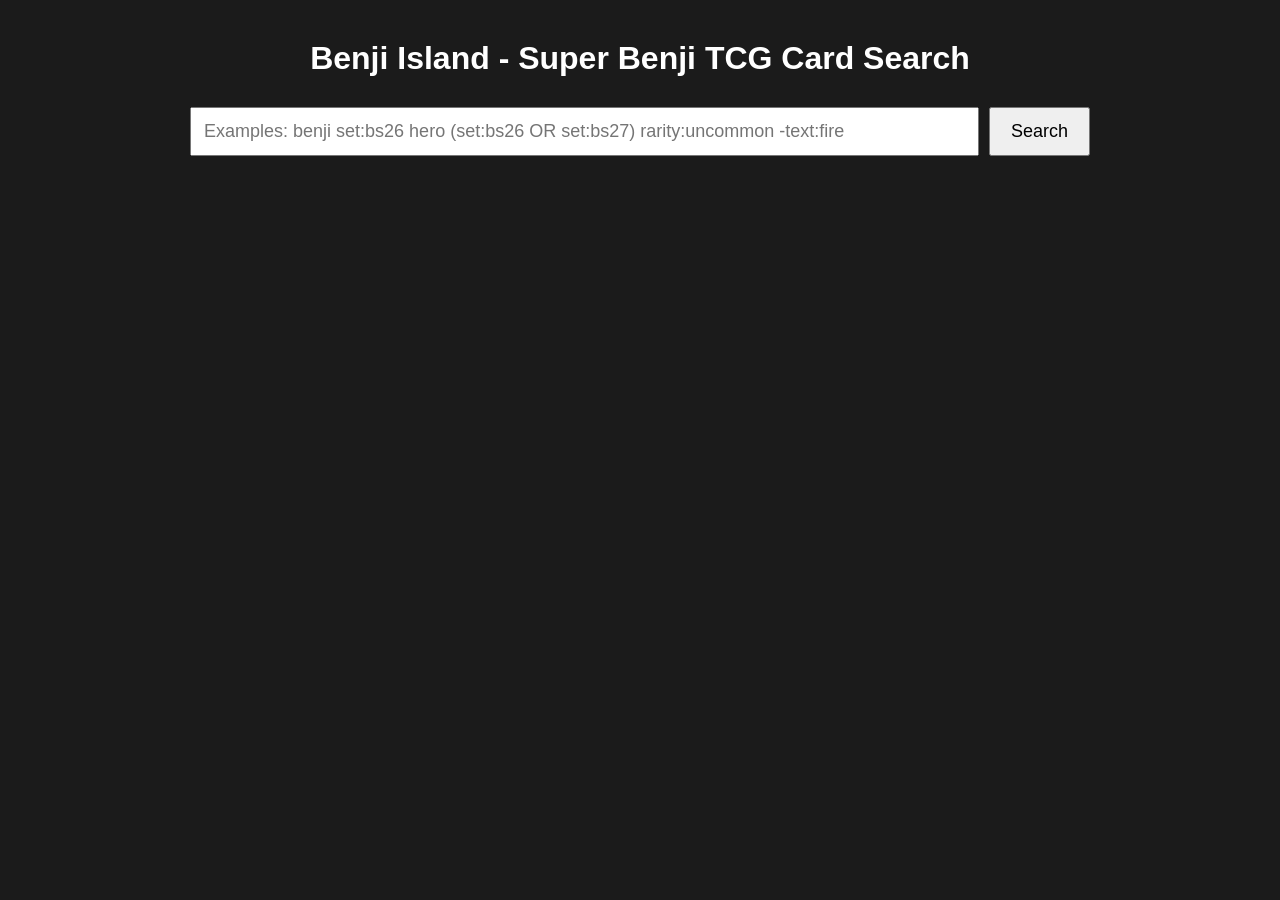
==== index.html @ ef6acd53 "Initial Commit" ====
<!DOCTYPE html>
<html lang="en">
<head>
<meta charset="UTF-8">
<meta name="viewport" content="width=device-width, initial-scale=1.0">

<title>Super Benji TCG Card Search</title>

<style>

body{
    margin:40px;
    background:#1b1b1b;
    color:white;
    font-family:Arial,Helvetica,sans-serif;
}

h1{
    text-align:center;
}

#searchArea{
    display:flex;
    gap:10px;
    margin:30px auto;
    max-width:900px;
}

#search{
    flex:1;
    padding:12px;
    font-size:18px;
}

button{
    padding:12px 20px;
    font-size:18px;
    cursor:pointer;
}

#results{
    margin-top:30px;

    display:grid;
    grid-template-columns:repeat(auto-fill,minmax(260px,1fr));
    gap:20px;
}

.card{

    background:#2a2a2a;

    border-radius:10px;

    padding:10px;

    display:flex;
    flex-direction:column;
}

.card img{

    width:100%;

    border-radius:8px;

    margin-bottom:10px;

}

.card h2{

    margin:0;

    font-size:20px;

}

.meta{

    color:#aaa;

    margin:5px 0 10px;

}

.rules{

    white-space:pre-wrap;

}

</style>

</head>

<body>

<h1>Benji Island - Super Benji TCG Card Search</h1>

<div id="searchArea">

<input
id="search"
placeholder='Examples: benji set:bs26 hero (set:bs26 OR set:bs27) rarity:uncommon -text:fire'>

<button id="go">
Search
</button>

</div>

<div id="results"></div>

<script src="search.js"></script>

</body>
</html>
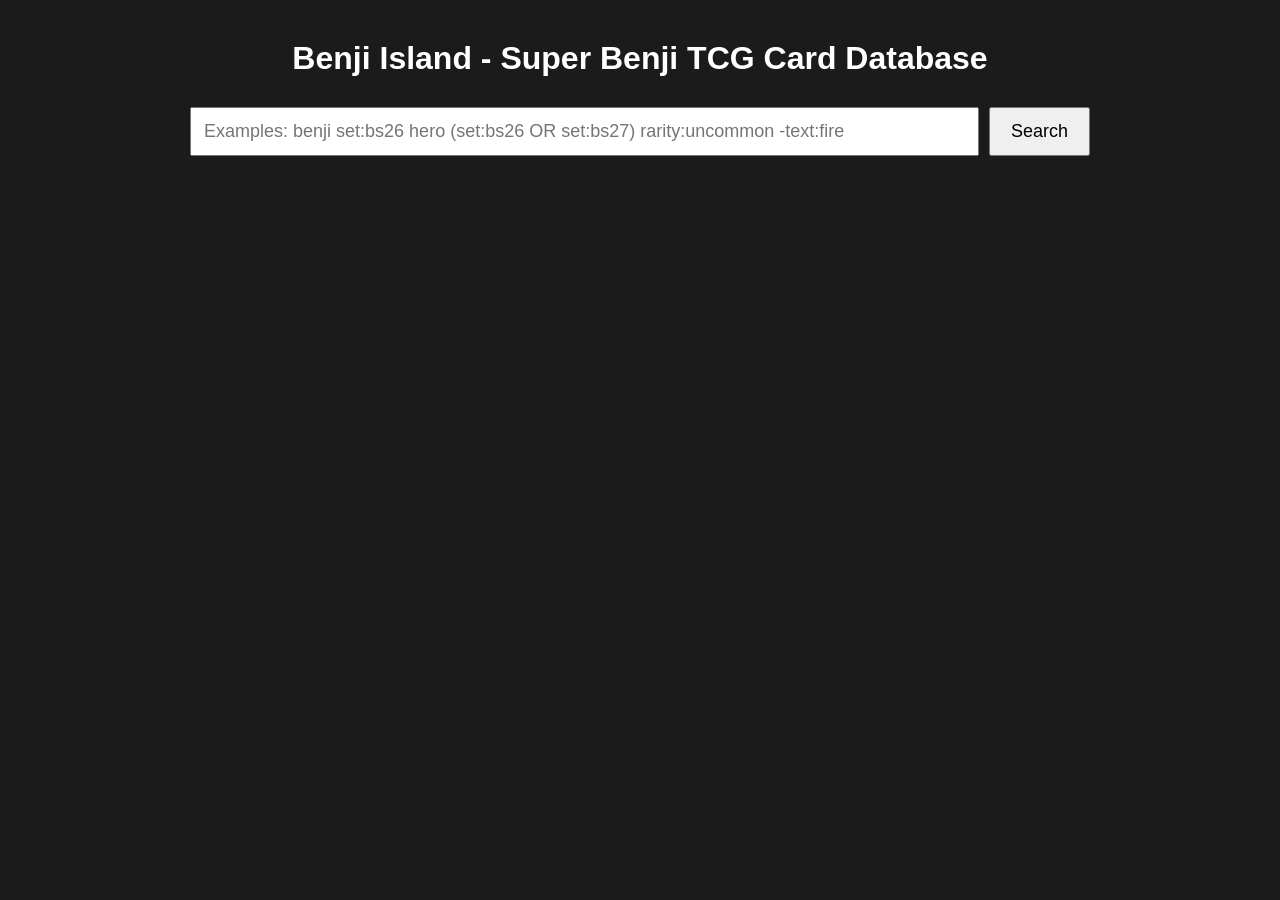
==== commit 1e965370: "Changed heading name" ====
--- a/index.html
+++ b/index.html
@@ -4,7 +4,7 @@
 <meta charset="UTF-8">
 <meta name="viewport" content="width=device-width, initial-scale=1.0">
 
-<title>Super Benji TCG Card Search</title>
+<title>Super Benji TCG Card Database</title>
 
 <style>
 
@@ -58,7 +58,7 @@
     flex-direction:column;
 }
 
-.card img{
+.card > img{
 
     width:100%;
 
@@ -90,13 +90,21 @@
 
 }
 
+.inline-icon {
+    display: inline-block;
+    width: 1em;
+    height: 1em;
+    vertical-align: -0.15em;
+    object-fit: contain;
+}
+
 </style>
 
 </head>
 
 <body>
 
-<h1>Benji Island - Super Benji TCG Card Search</h1>
+<h1>Benji Island - Super Benji TCG Card Database</h1>
 
 <div id="searchArea">
 
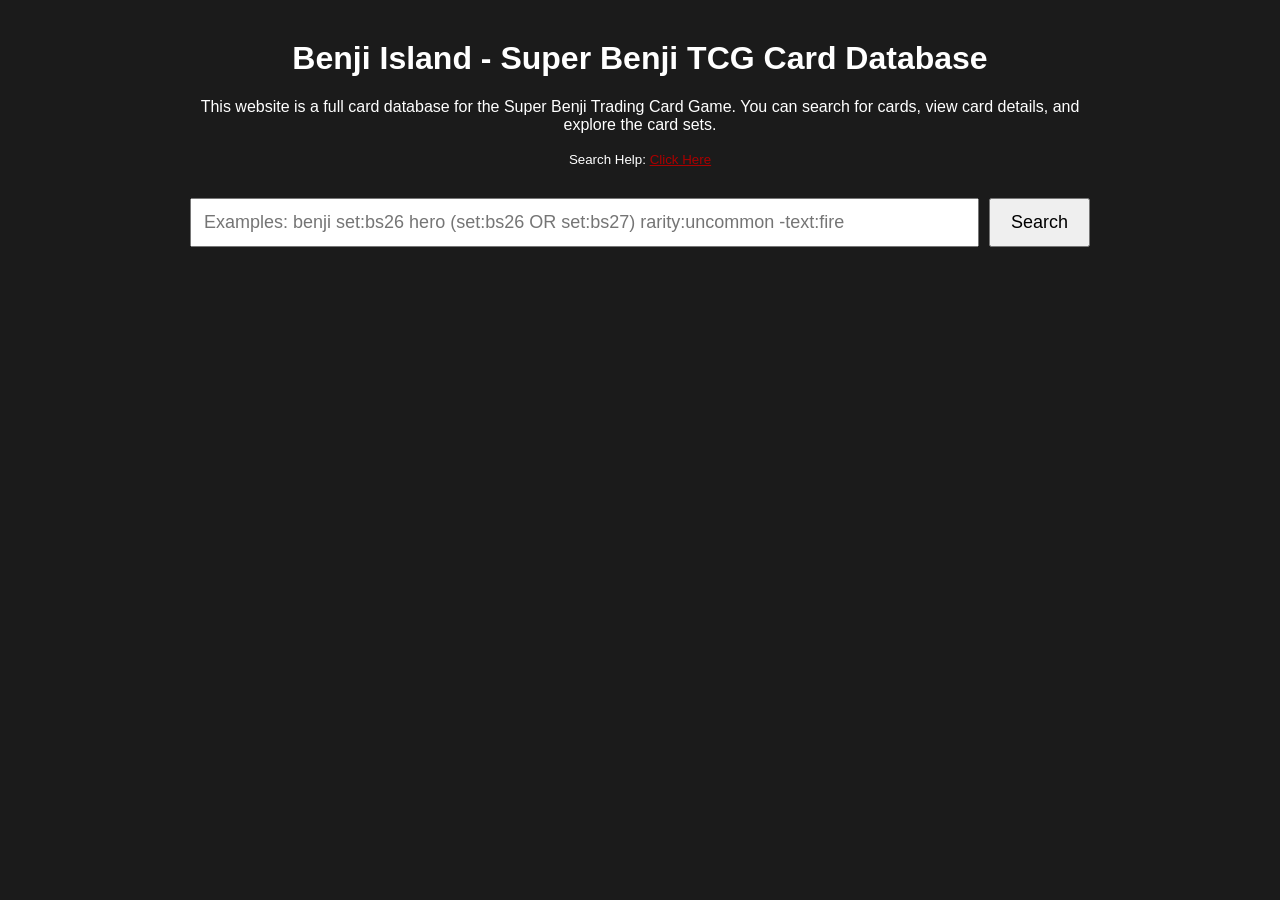
==== commit 4bc6ff65: "Added search string help" ====
--- a/index.html
+++ b/index.html
@@ -1,126 +1,44 @@
 <!DOCTYPE html>
 <html lang="en">
-<head>
-<meta charset="UTF-8">
-<meta name="viewport" content="width=device-width, initial-scale=1.0">
+    <head>
+        <meta charset="UTF-8">
+        <meta name="viewport" content="width=device-width, initial-scale=1.0">
 
-<title>Super Benji TCG Card Database</title>
+        <title>Super Benji TCG Card Database</title>
 
-<style>
+        <link rel="stylesheet" href="style.css">
 
-body{
-    margin:40px;
-    background:#1b1b1b;
-    color:white;
-    font-family:Arial,Helvetica,sans-serif;
-}
+    </head>
 
-h1{
-    text-align:center;
-}
+    <body>
 
-#searchArea{
-    display:flex;
-    gap:10px;
-    margin:30px auto;
-    max-width:900px;
-}
+        <h1>Benji Island - Super Benji TCG Card Database</h1>
+        
+        <div class="description">
+            <p>
+                This website is a full card database for the Super Benji Trading Card Game. You can search for cards, view card details, 
+                and explore the card sets.
+            </p>
 
-#search{
-    flex:1;
-    padding:12px;
-    font-size:18px;
-}
+            <p><small>Search Help: <a href="searchhelp.html">Click Here</a></small></p>
+        
+        </div>
 
-button{
-    padding:12px 20px;
-    font-size:18px;
-    cursor:pointer;
-}
+        <div id="searchArea">
 
-#results{
-    margin-top:30px;
+        <input
+        id="search"
+        placeholder='Examples: benji set:bs26 hero (set:bs26 OR set:bs27) rarity:uncommon -text:fire'>
 
-    display:grid;
-    grid-template-columns:repeat(auto-fill,minmax(260px,1fr));
-    gap:20px;
-}
+        <button id="go">
+        Search
+        </button>
 
-.card{
+        </div>
 
-    background:#2a2a2a;
+        <div id="results"></div>
 
-    border-radius:10px;
+        <script src="search.js"></script>
 
-    padding:10px;
-
-    display:flex;
-    flex-direction:column;
-}
-
-.card > img{
-
-    width:100%;
-
-    border-radius:8px;
-
-    margin-bottom:10px;
-
-}
-
-.card h2{
-
-    margin:0;
-
-    font-size:20px;
-
-}
-
-.meta{
-
-    color:#aaa;
-
-    margin:5px 0 10px;
-
-}
-
-.rules{
-
-    white-space:pre-wrap;
-
-}
-
-.inline-icon {
-    display: inline-block;
-    width: 1em;
-    height: 1em;
-    vertical-align: -0.15em;
-    object-fit: contain;
-}
-
-</style>
-
-</head>
-
-<body>
-
-<h1>Benji Island - Super Benji TCG Card Database</h1>
-
-<div id="searchArea">
-
-<input
-id="search"
-placeholder='Examples: benji set:bs26 hero (set:bs26 OR set:bs27) rarity:uncommon -text:fire'>
-
-<button id="go">
-Search
-</button>
-
-</div>
-
-<div id="results"></div>
-
-<script src="search.js"></script>
-
-</body>
+    </body>
 </html>
--- a/style.css
+++ b/style.css
@@ -0,0 +1,104 @@
+
+body{
+    margin:40px;
+    background:#1b1b1b;
+    color:white;
+    font-family:Arial,Helvetica,sans-serif;
+}
+
+h1{
+    text-align:center;
+}
+
+#searchArea{
+    display:flex;
+    gap:10px;
+    margin:30px auto;
+    max-width:900px;
+}
+
+a {
+    color:#a00;
+}
+
+a :hover {
+    color:#f00;
+}
+
+.description {
+    text-align:center;
+    margin:20px auto;
+    max-width:900px;
+}
+
+#search{
+    flex:1;
+    padding:12px;
+    font-size:18px;
+}
+
+button{
+    padding:12px 20px;
+    font-size:18px;
+    cursor:pointer;
+}
+
+#results{
+    margin-top:30px;
+
+    display:grid;
+    grid-template-columns:repeat(auto-fill,minmax(260px,1fr));
+    gap:20px;
+}
+
+.card{
+
+    background:#2a2a2a;
+
+    border-radius:10px;
+
+    padding:10px;
+
+    display:flex;
+    flex-direction:column;
+}
+
+.card > img{
+
+    width:100%;
+
+    border-radius:8px;
+
+    margin-bottom:10px;
+
+}
+
+.card h2{
+
+    margin:0;
+
+    font-size:20px;
+
+}
+
+.meta{
+
+    color:#aaa;
+
+    margin:5px 0 10px;
+
+}
+
+.rules{
+
+    white-space:pre-wrap;
+
+}
+
+.inline-icon {
+    display: inline-block;
+    width: 1em;
+    height: 1em;
+    vertical-align: -0.15em;
+    object-fit: contain;
+}
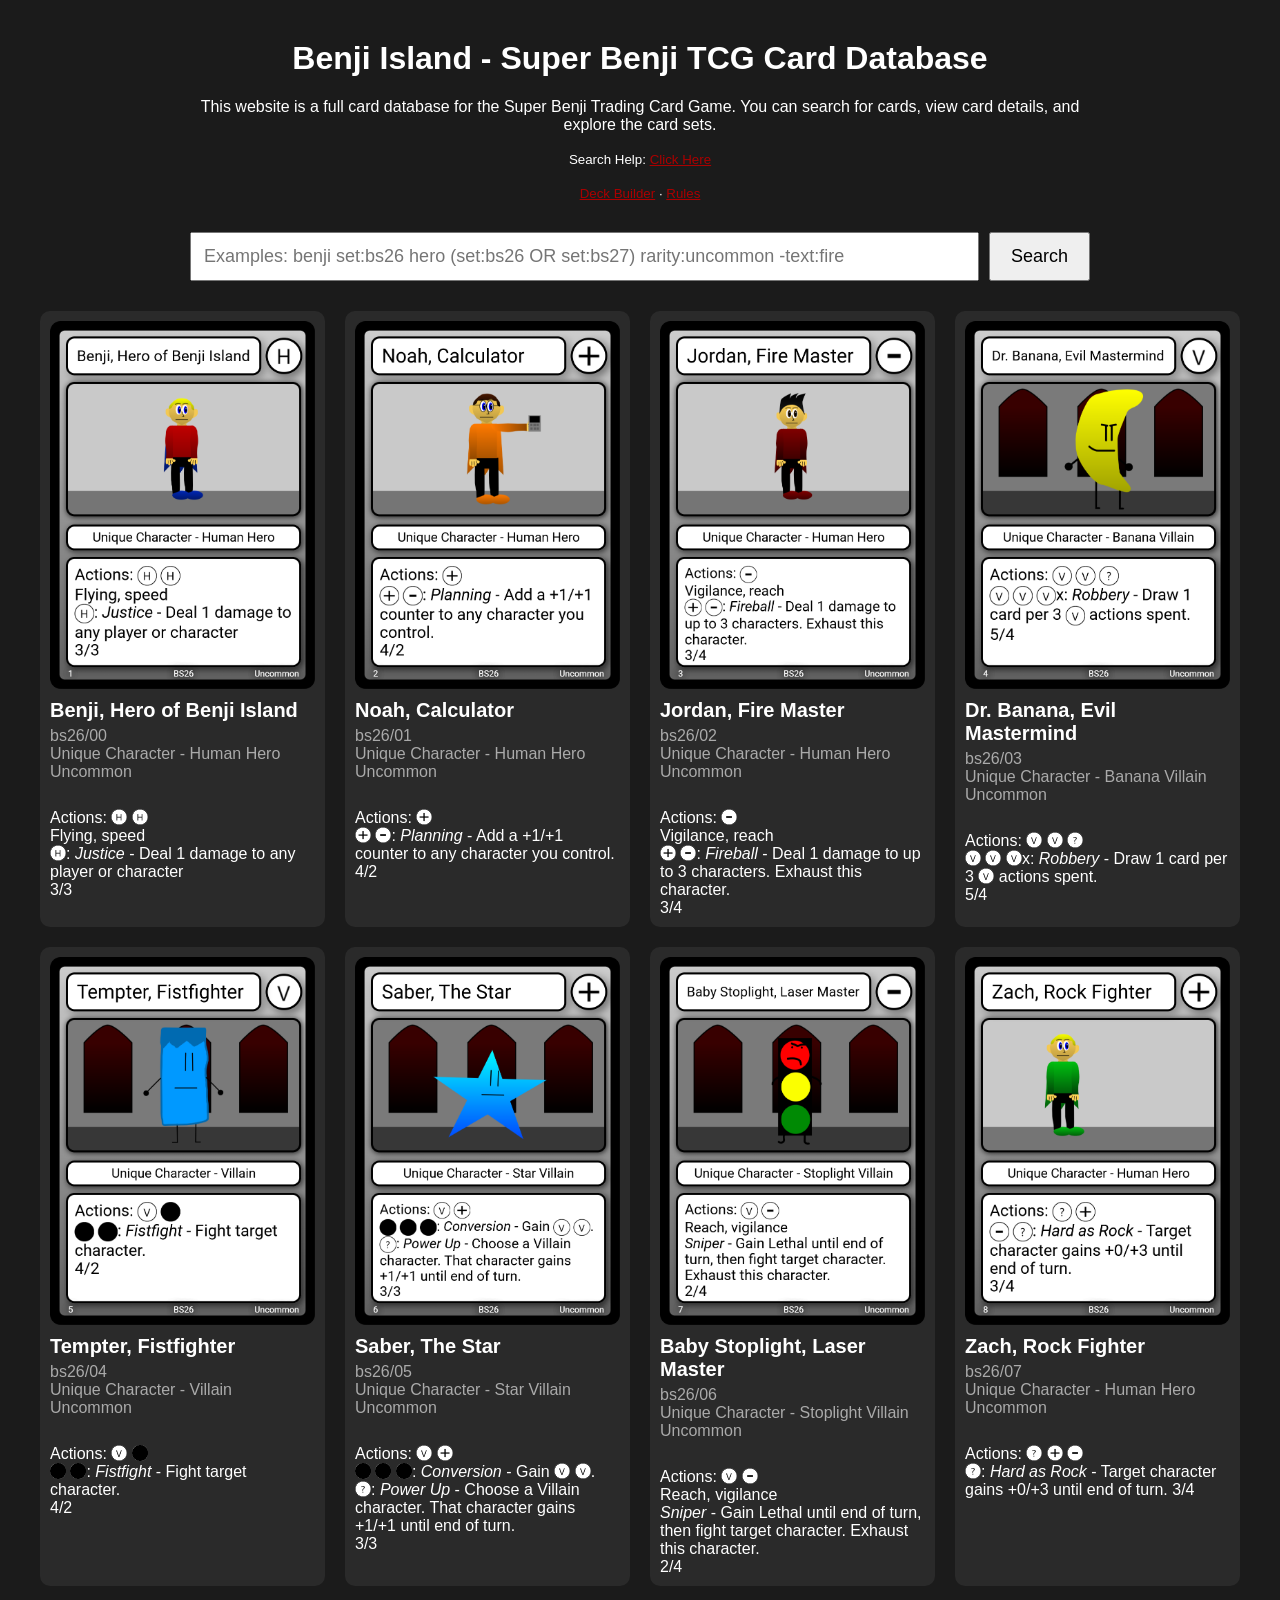
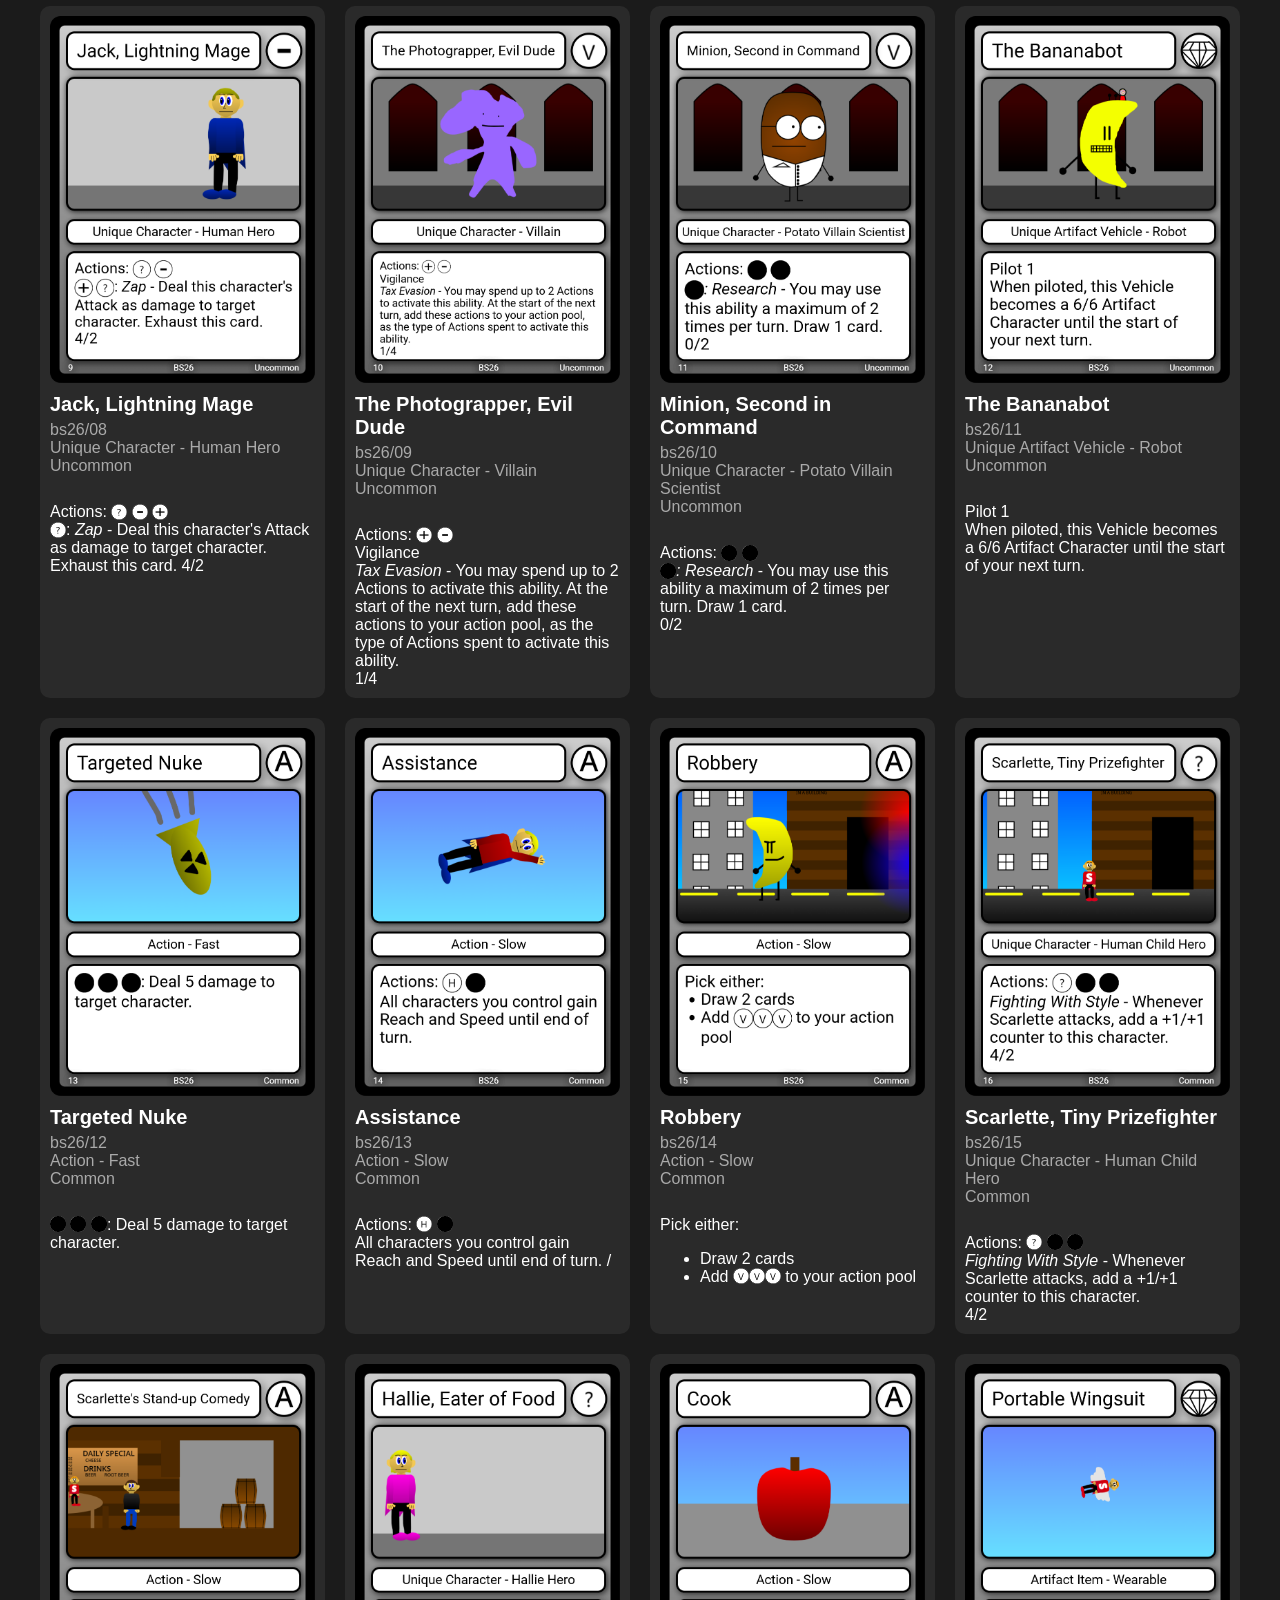
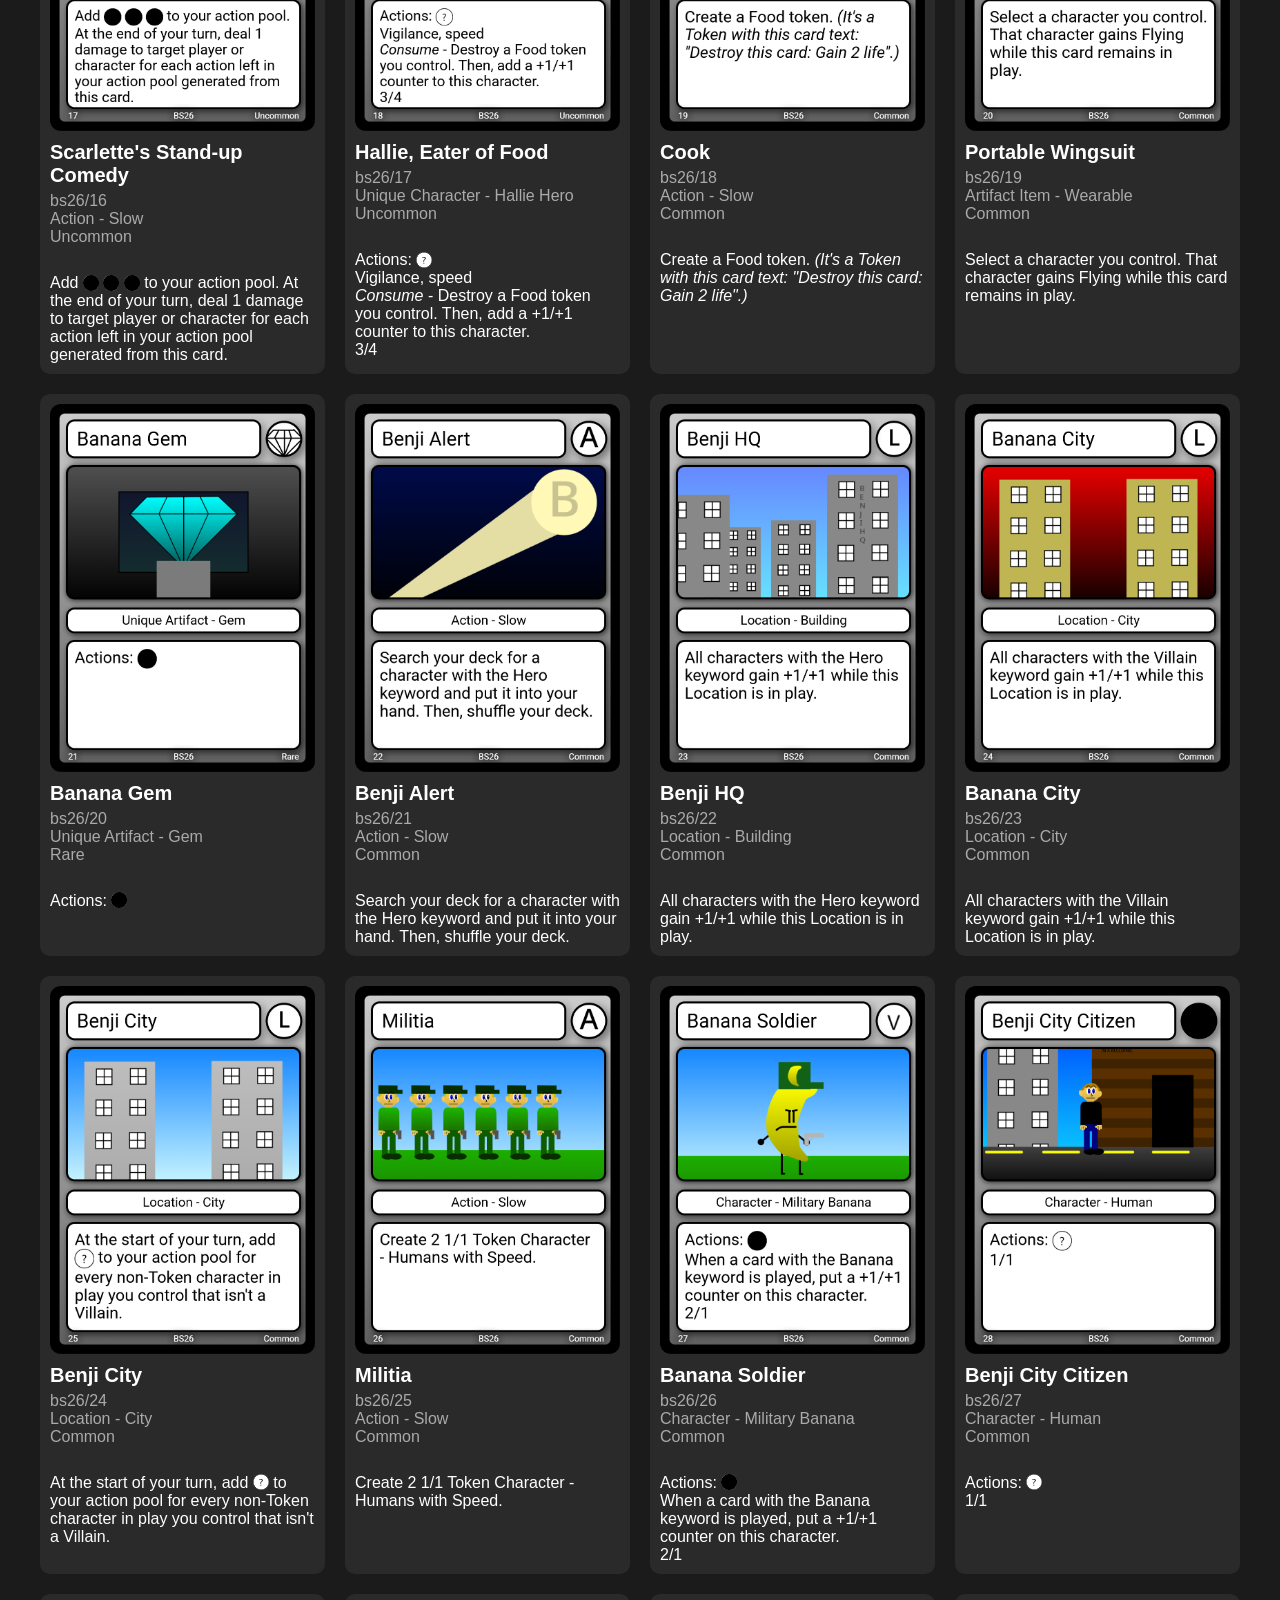
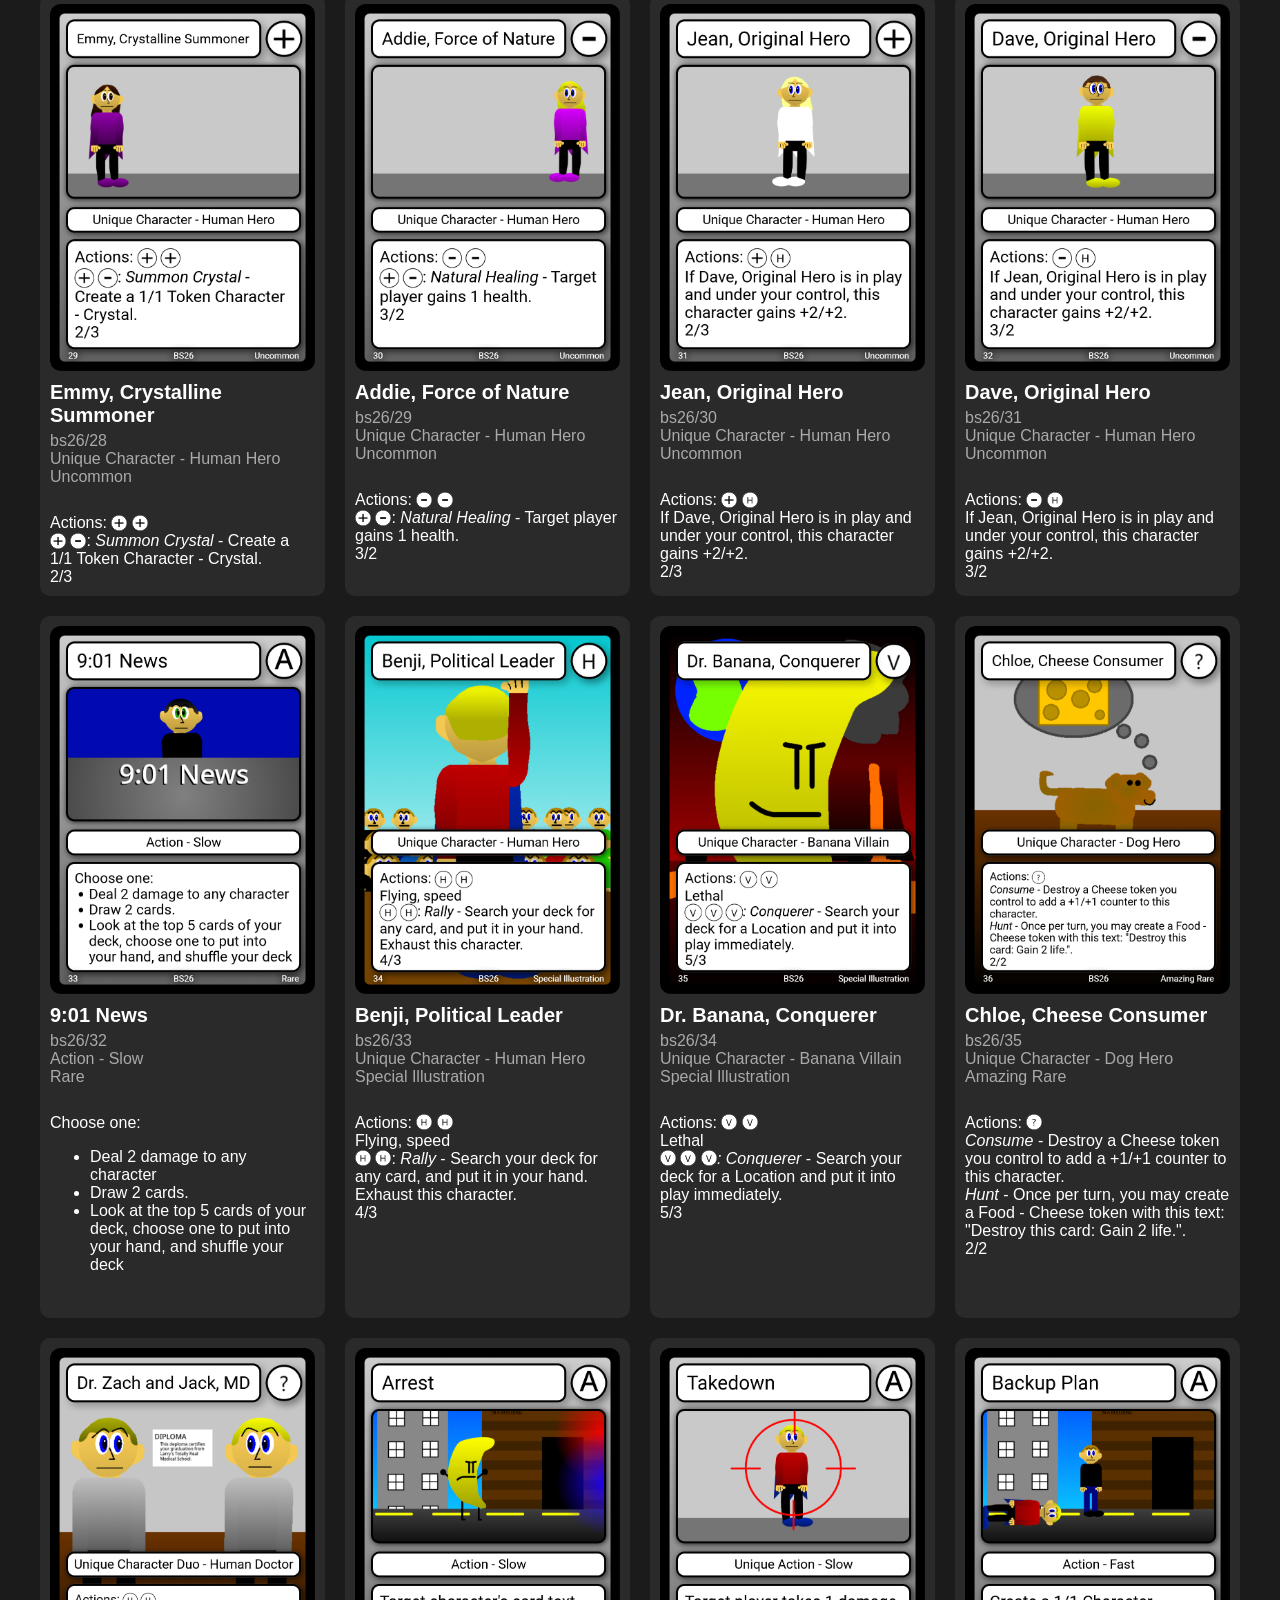
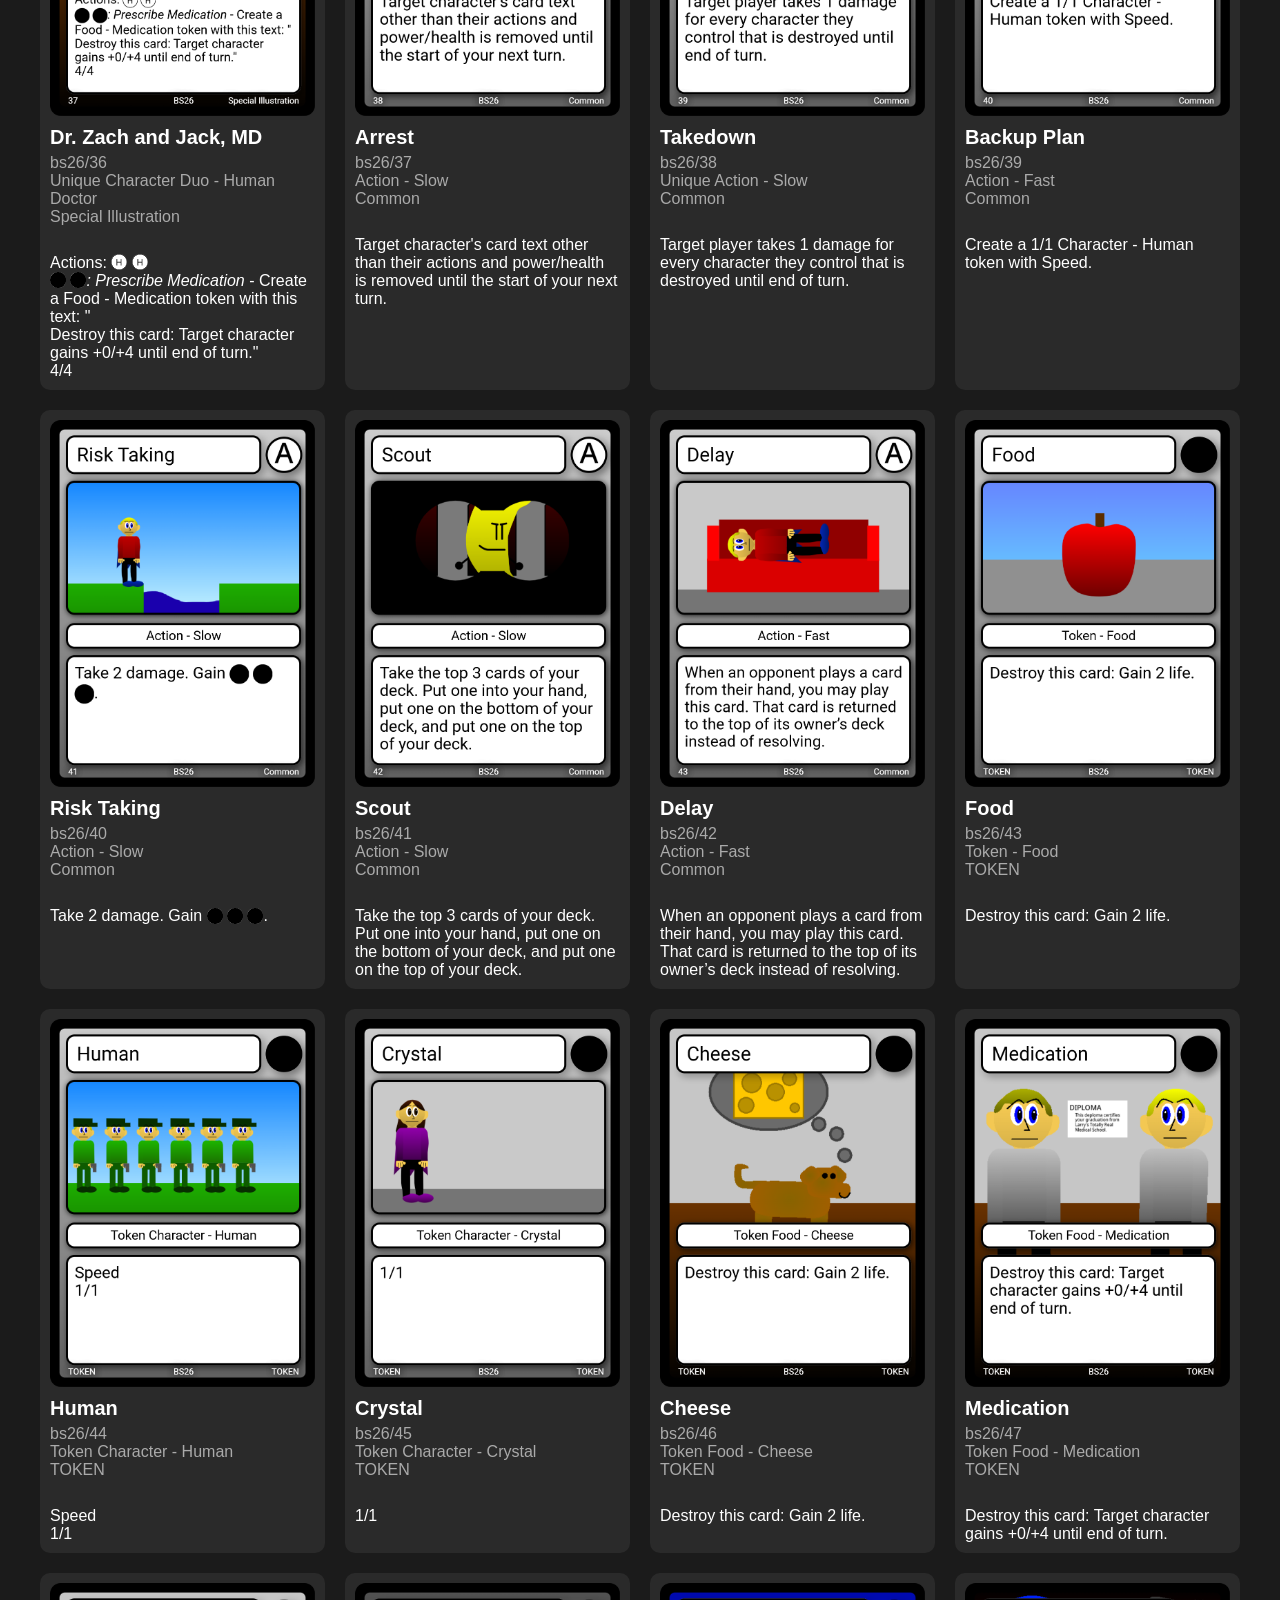
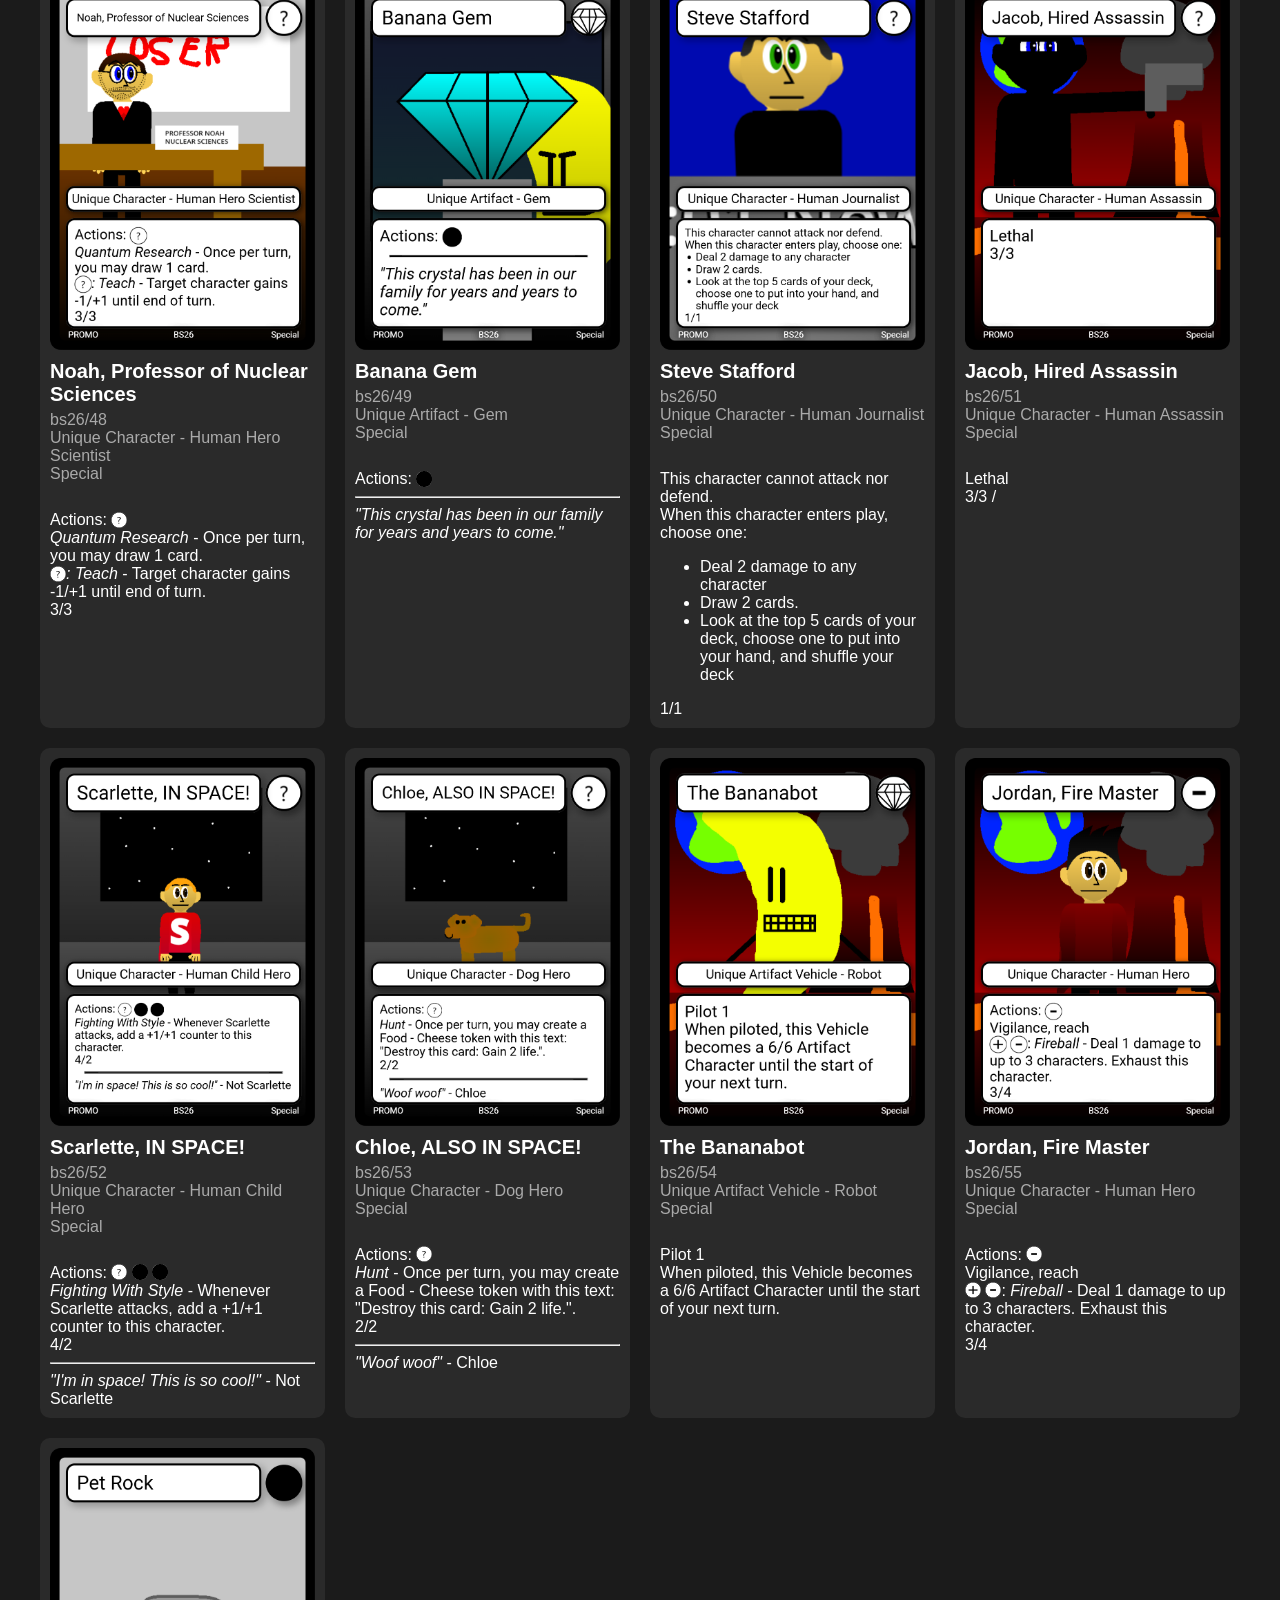
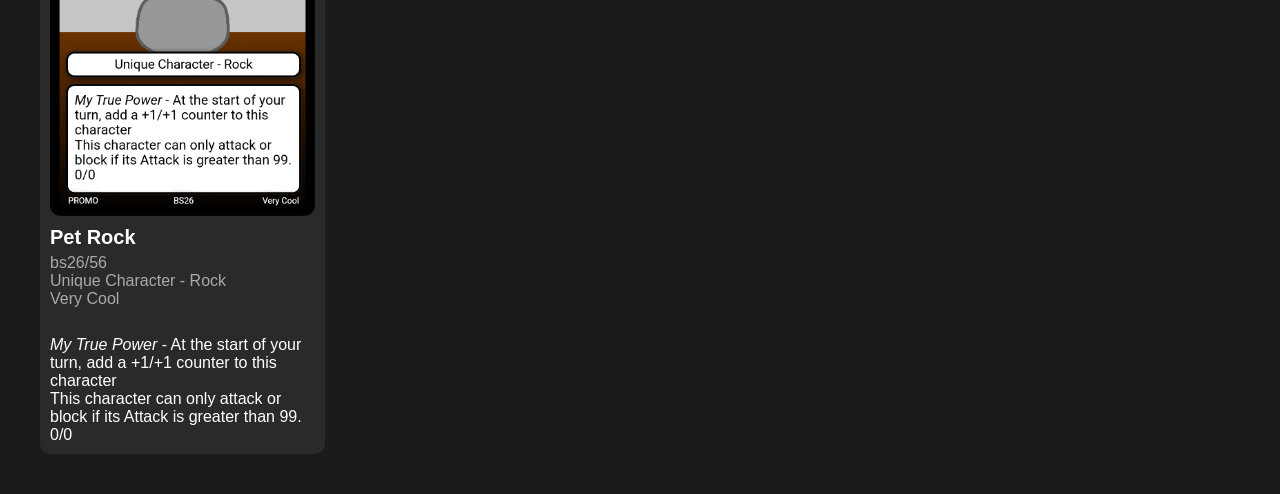
==== commit 1deacc42: "Added deckbuilder and rules" ====
--- a/index.html
+++ b/index.html
@@ -21,6 +21,7 @@
             </p>
 
             <p><small>Search Help: <a href="searchhelp.html">Click Here</a></small></p>
+            <p><small><a href="deckbuilder.html">Deck Builder</a> · <a href="rules.html">Rules</a></small></p>
         
         </div>
 
--- a/style.css
+++ b/style.css
@@ -10,6 +10,125 @@
     text-align:center;
 }
 
+.page-header {
+    max-width: 1100px;
+    margin: 0 auto 24px;
+    text-align: center;
+}
+
+.nav-links {
+    display: flex;
+    justify-content: center;
+    gap: 16px;
+    margin-top: 10px;
+}
+
+.nav-links a {
+    color: #ffd166;
+    text-decoration: none;
+}
+
+.builder-shell {
+    display: grid;
+    grid-template-columns: 1.4fr 1fr;
+    gap: 20px;
+    max-width: 1200px;
+    margin: 0 auto;
+}
+
+.builder-panel {
+    background: #252525;
+    border-radius: 12px;
+    padding: 16px;
+}
+
+.builder-toolbar {
+    display: flex;
+    gap: 10px;
+    margin-bottom: 12px;
+}
+
+.builder-toolbar input,
+.builder-toolbar select {
+    padding: 10px;
+    font-size: 16px;
+    border-radius: 6px;
+    border: 1px solid #444;
+    background: #1f1f1f;
+    color: white;
+}
+
+.builder-toolbar input {
+    flex: 1;
+}
+
+.card-list,
+.deck-list {
+    display: flex;
+    flex-direction: column;
+    gap: 10px;
+}
+
+.card-choice,
+.deck-row button {
+    border: none;
+    border-radius: 8px;
+    padding: 10px 12px;
+    text-align: left;
+    cursor: pointer;
+    background: #333;
+    color: white;
+}
+
+.card-choice {
+    display: flex;
+    flex-direction: column;
+    gap: 4px;
+}
+
+.card-choice.disabled {
+    opacity: 0.5;
+    cursor: not-allowed;
+}
+
+.deck-header {
+    display: flex;
+    justify-content: space-between;
+    align-items: center;
+    margin-bottom: 12px;
+    gap: 12px;
+}
+
+.deck-summary {
+    color: #ffd166;
+    font-size: 14px;
+}
+
+.deck-row {
+    display: flex;
+    justify-content: space-between;
+    align-items: center;
+    gap: 10px;
+    background: #2f2f2f;
+    padding: 10px;
+    border-radius: 8px;
+}
+
+.deck-meta {
+    color: #aaa;
+    font-size: 12px;
+    margin-top: 4px;
+}
+
+.empty-state {
+    color: #aaa;
+    padding: 12px 0;
+}
+
+.summary-status {
+    margin-top: 4px;
+}
+
 #searchArea{
     display:flex;
     gap:10px;
@@ -49,6 +168,254 @@
     display:grid;
     grid-template-columns:repeat(auto-fill,minmax(260px,1fr));
     gap:20px;
+}
+
+.page-header {
+    max-width: 1100px;
+    margin: 0 auto 24px;
+    text-align: center;
+}
+
+.nav-links {
+    display: flex;
+    justify-content: center;
+    gap: 16px;
+    margin-top: 10px;
+}
+
+.nav-links a {
+    color: #ffd166;
+    text-decoration: none;
+}
+
+.builder-shell {
+    display: grid;
+    grid-template-columns: 1.2fr 1fr;
+    gap: 20px;
+    max-width: 1200px;
+    margin: 0 auto;
+}
+
+.builder-panel {
+    background: #252525;
+    border-radius: 12px;
+    padding: 16px;
+}
+
+.builder-toolbar {
+    display: flex;
+    gap: 10px;
+    margin-bottom: 12px;
+}
+
+.builder-toolbar--secondary {
+    margin-bottom: 16px;
+}
+
+.builder-toolbar input,
+.builder-toolbar select,
+.import-panel textarea,
+.deck-name-row input,
+.deck-name-row select,
+.deck-textarea {
+    padding: 10px;
+    font-size: 16px;
+    border-radius: 6px;
+    border: 1px solid #444;
+    background: #1f1f1f;
+    color: white;
+}
+
+.builder-toolbar input,
+.builder-toolbar select {
+    flex: 1;
+}
+
+.builder-toolbar button,
+.import-actions button,
+.deck-header button,
+.deck-controls button,
+.deck-name-row select {
+    padding: 10px 12px;
+    border: none;
+    border-radius: 6px;
+    background: #333;
+    color: white;
+    cursor: pointer;
+}
+
+.card-list,
+.deck-list {
+    display: flex;
+    flex-direction: column;
+    gap: 10px;
+}
+
+.card-choice {
+    border: none;
+    border-radius: 8px;
+    padding: 10px 12px;
+    text-align: left;
+    cursor: pointer;
+    background: #333;
+    color: white;
+    display: flex;
+    flex-direction: column;
+    gap: 4px;
+}
+
+.deck-header {
+    display: flex;
+    justify-content: space-between;
+    align-items: center;
+    gap: 10px;
+    margin-bottom: 12px;
+}
+
+.deck-subtitle {
+    color: #aaa;
+    font-size: 0.95rem;
+    margin: 4px 0 0;
+}
+
+.deck-name-row {
+    display: grid;
+    grid-template-columns: auto 1fr auto;
+    gap: 8px;
+    align-items: center;
+    margin-bottom: 12px;
+}
+
+.deck-name-row label {
+    color: #ccc;
+}
+
+.import-panel {
+    background: #2f2f2f;
+    border-radius: 8px;
+    padding: 12px;
+    margin-bottom: 12px;
+}
+
+.import-panel textarea,
+.deck-textarea {
+    width: 100%;
+    box-sizing: border-box;
+    margin-top: 6px;
+    min-height: 90px;
+}
+
+.import-actions {
+    display: flex;
+    gap: 8px;
+    margin-top: 8px;
+}
+
+.import-status {
+    margin-top: 8px;
+    color: #ffd166;
+}
+
+.hidden {
+    display: none;
+}
+
+.issues-panel {
+    background: #2f2f2f;
+    border-radius: 8px;
+    padding: 10px;
+    margin-bottom: 12px;
+}
+
+.issue.good,
+.summary-line.good {
+    color: #82f58b;
+}
+
+.issue.bad,
+.summary-line.bad {
+    color: #ff8c8c;
+}
+
+.issue-list {
+    margin: 8px 0 0 16px;
+    padding: 0;
+}
+
+.deck-summary {
+    display: flex;
+    justify-content: space-between;
+    gap: 10px;
+    margin-bottom: 12px;
+}
+
+.deck-group {
+    background: #2f2f2f;
+    border-radius: 8px;
+    padding: 10px;
+}
+
+.deck-group h3 {
+    margin: 0 0 8px;
+}
+
+.deck-group-list {
+    display: flex;
+    flex-direction: column;
+    gap: 8px;
+}
+
+.deck-row {
+    display: flex;
+    justify-content: space-between;
+    align-items: center;
+    gap: 10px;
+    background: #333;
+    padding: 8px 10px;
+    border-radius: 8px;
+}
+
+.deck-meta {
+    color: #aaa;
+    font-size: 0.9rem;
+    margin-top: 4px;
+}
+
+.deck-controls {
+    display: flex;
+    gap: 6px;
+}
+
+.export-block {
+    margin-top: 10px;
+}
+
+.rules-page {
+    max-width: 960px;
+    margin: 0 auto;
+    line-height: 1.6;
+}
+
+.rules-page h1,
+.rules-page h2,
+.rules-page h3 {
+    color: #ffd166;
+}
+
+.rules-page code {
+    background: #333;
+    padding: 0.1rem 0.25rem;
+    border-radius: 4px;
+}
+
+.rules-page pre {
+    background: #222;
+    padding: 1rem;
+    overflow-x: auto;
+}
+
+.rules-page ul {
+    padding-left: 1.5rem;
 }
 
 .card{
